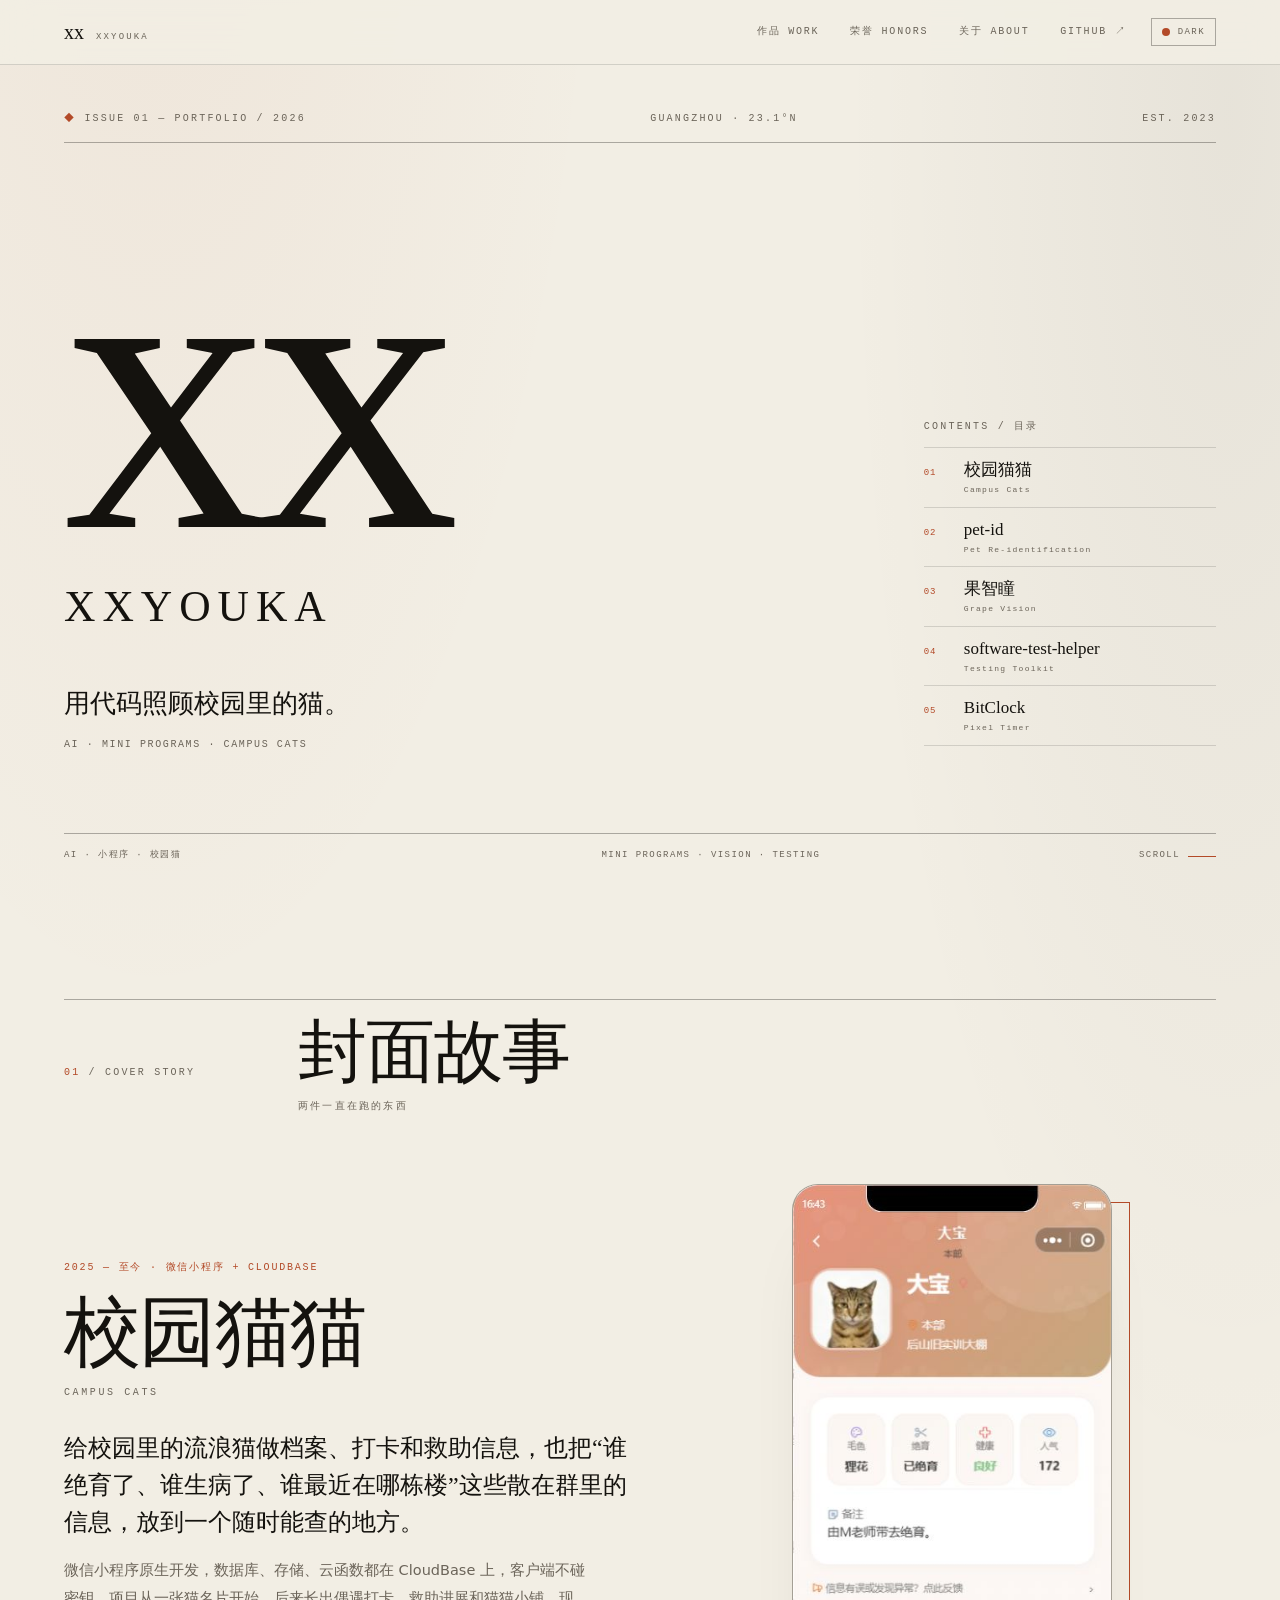
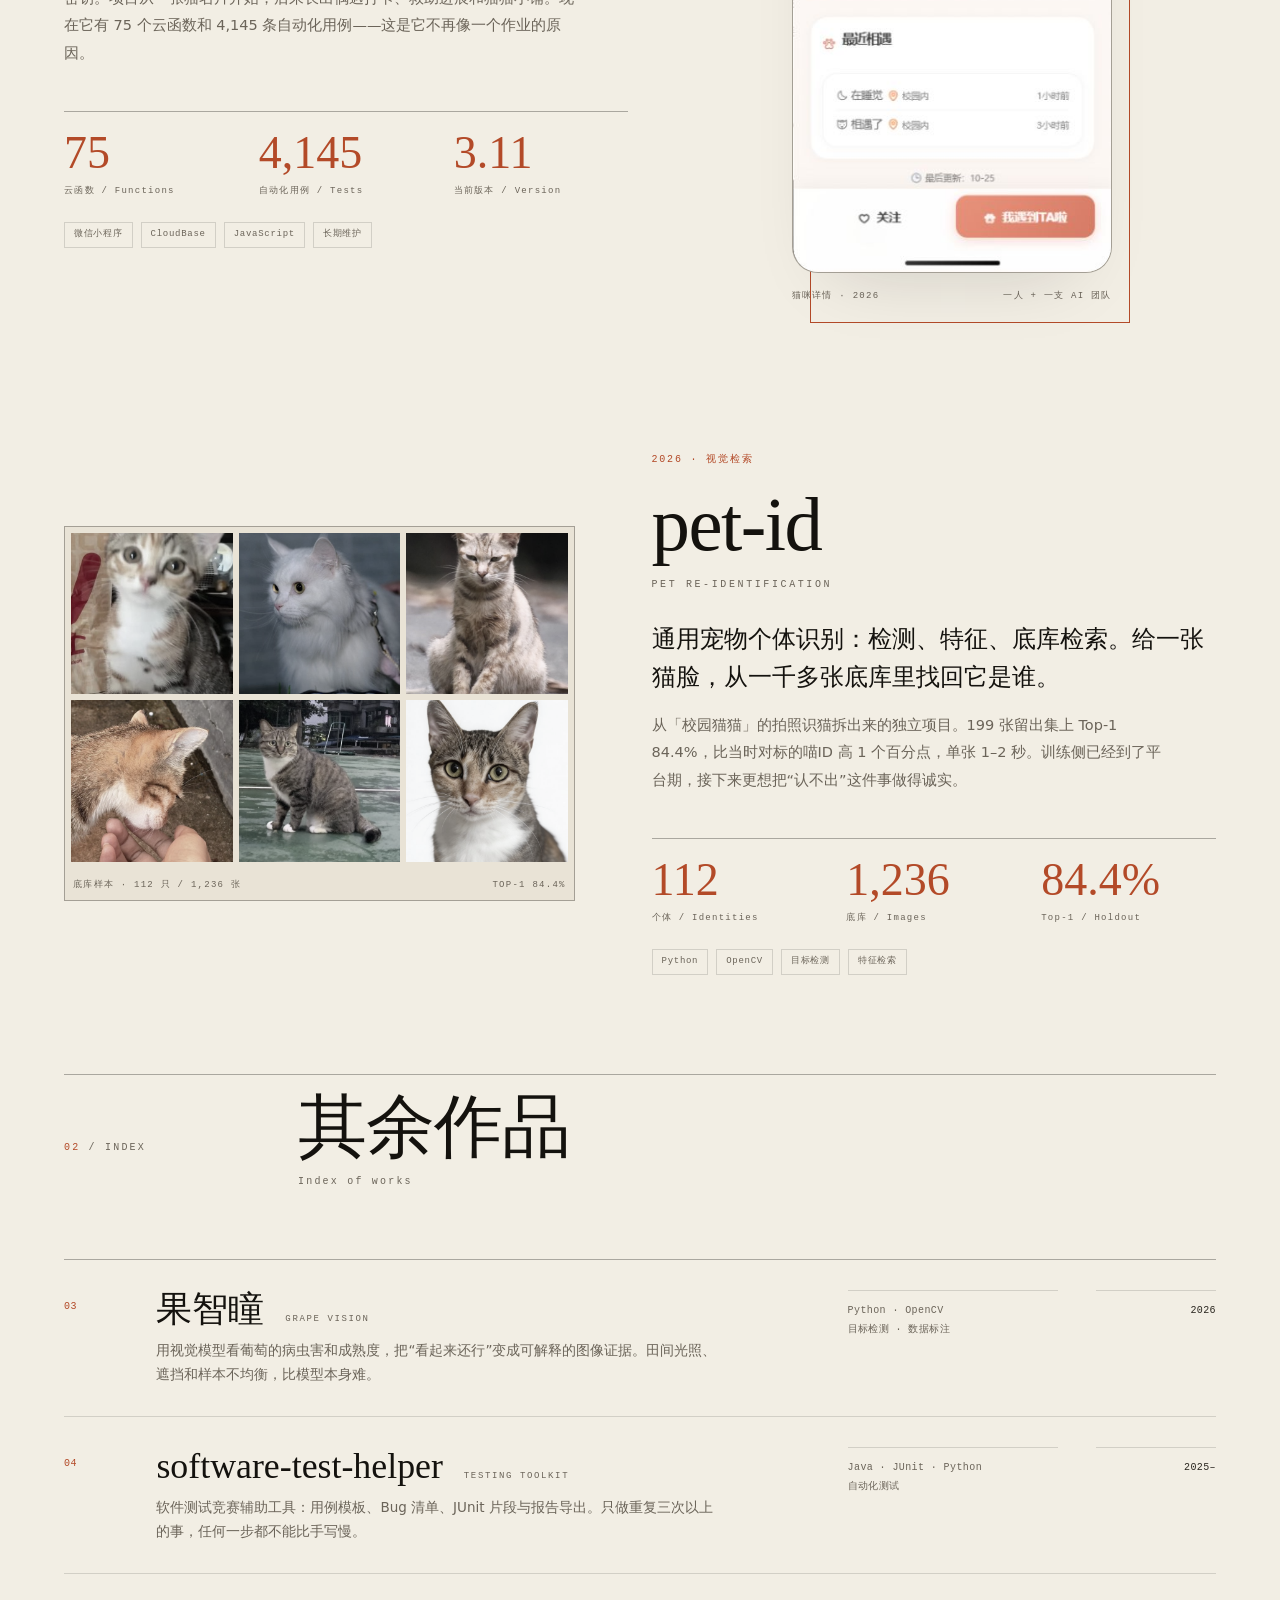
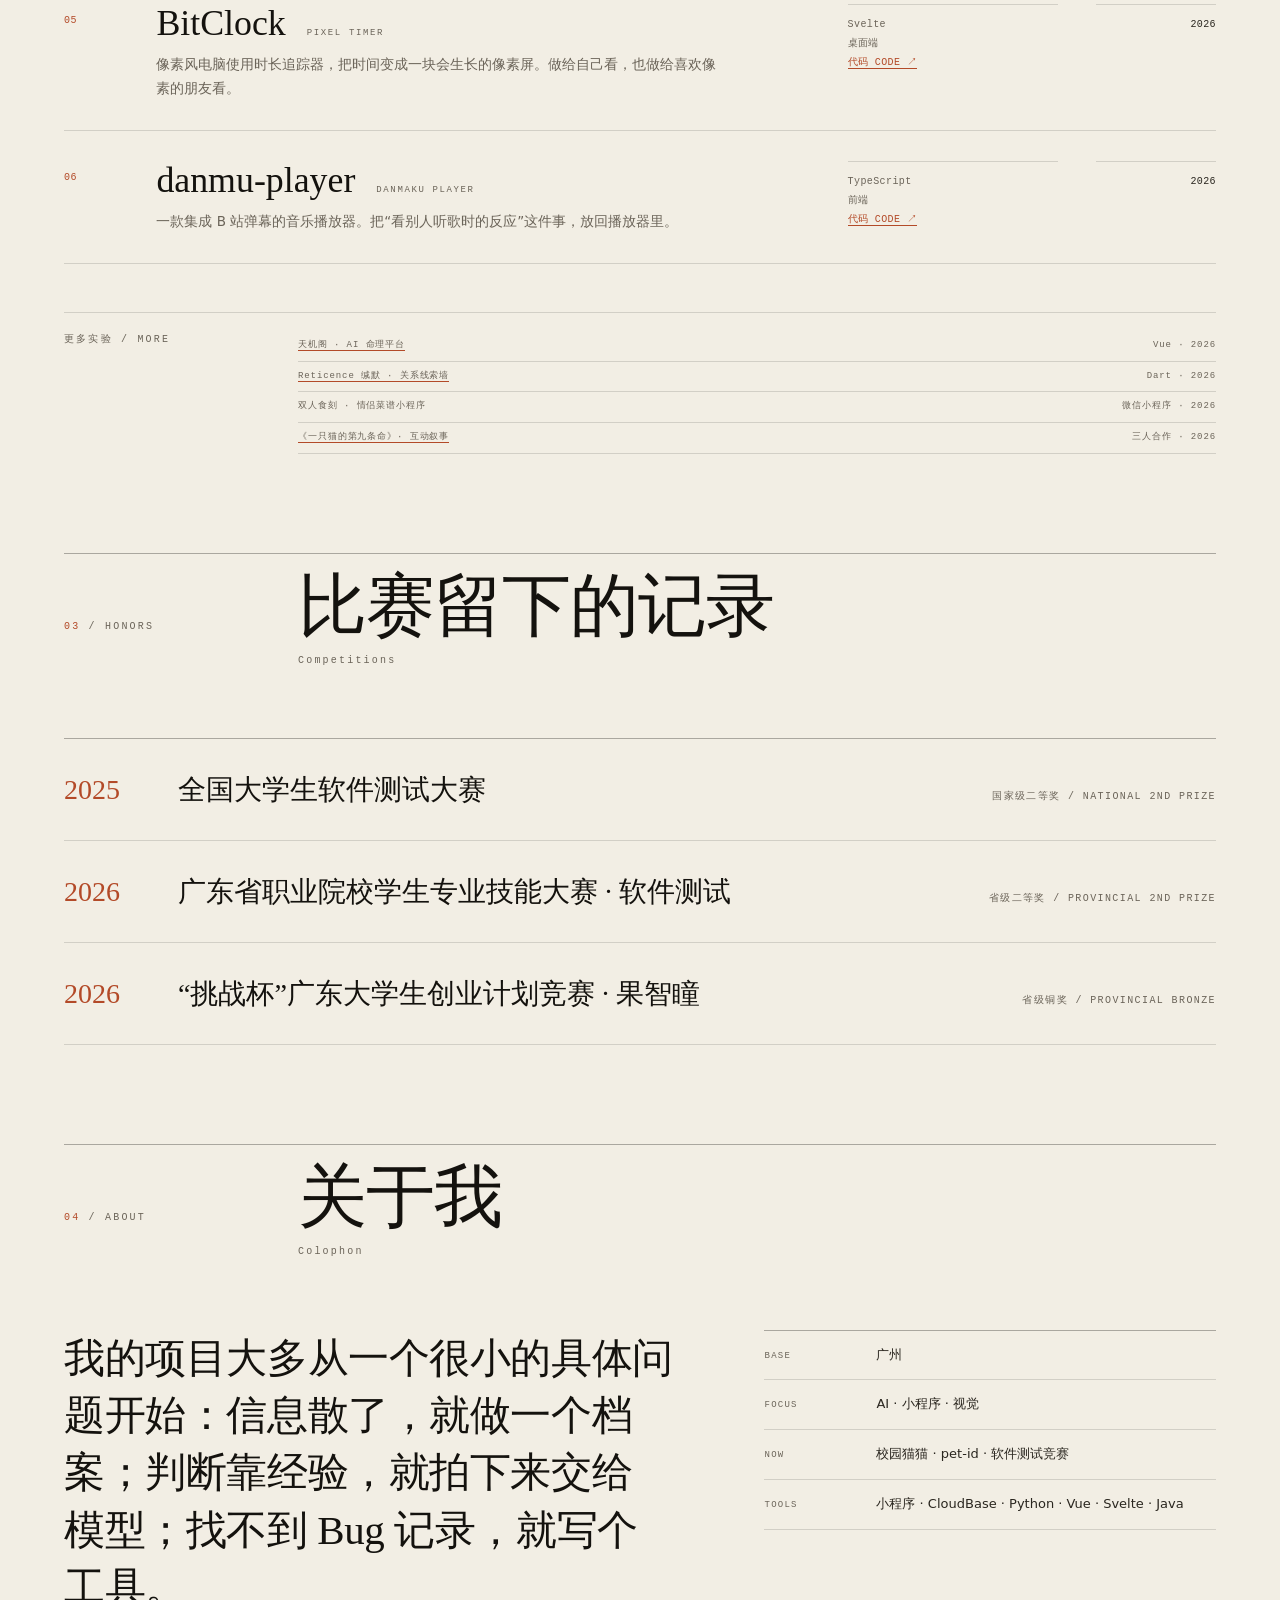
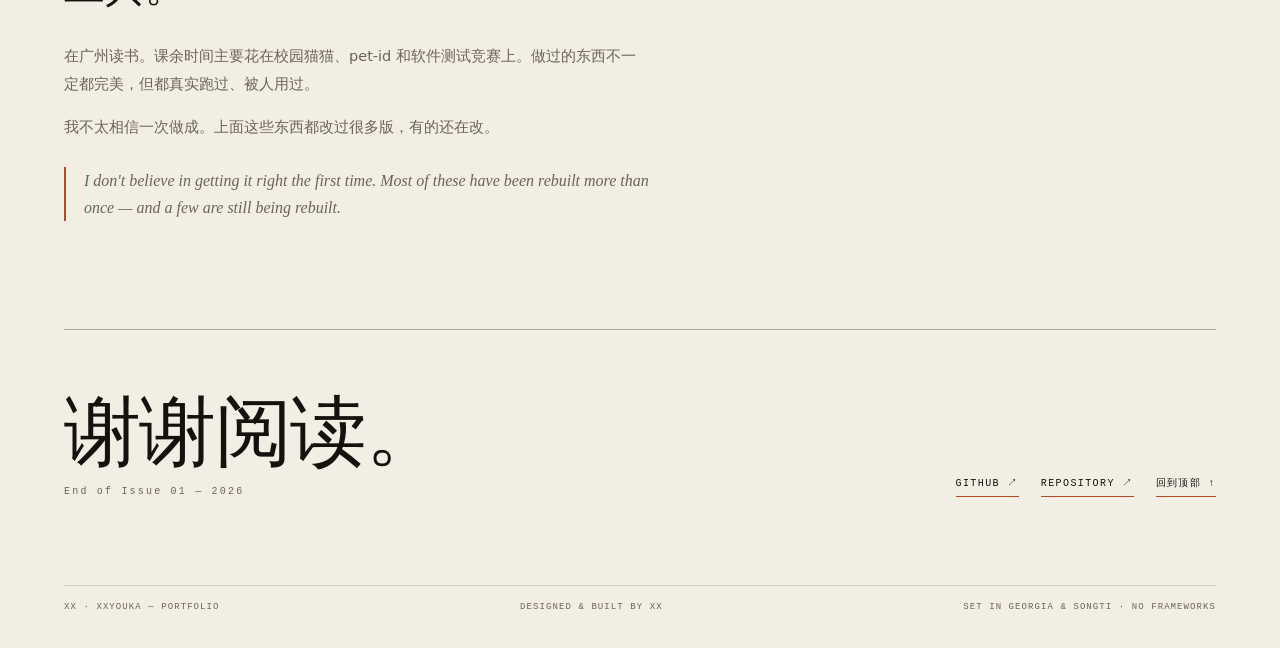
==== portfolio/index.html @ 29a1f1b8 "Add 'portfolio/' from commit 'a3250272df173e371b917027a5e85a60e33561bf' git-subtree-dir: portfolio g" ====
<!DOCTYPE html>
<html lang="zh-CN">
<head>
  <meta charset="utf-8">
  <meta name="viewport" content="width=device-width, initial-scale=1">
  <title>xx · XXYOUKA — 作品集 / Portfolio</title>
  <meta name="description" content="xx 的作品集：校园猫猫、pet-id、果智瞳、software-test-helper、BitClock。">
  <link rel="canonical" href="https://xxyouka.github.io/portfolio/">
  <meta property="og:type" content="website">
  <meta property="og:title" content="xx · XXYOUKA — 作品集 / Portfolio">
  <meta property="og:description" content="用代码照顾校园里的猫。AI、小程序与校园猫。">
  <meta property="og:url" content="https://xxyouka.github.io/portfolio/">
  <meta property="og:image" content="https://xxyouka.github.io/portfolio/assets/og.jpg">
  <meta name="twitter:card" content="summary_large_image">
  <meta name="theme-color" content="#F2EEE4">
  <link rel="icon" href="data:image/svg+xml,%3Csvg xmlns='http://www.w3.org/2000/svg' viewBox='0 0 32 32'%3E%3Crect width='32' height='32' fill='%23B34A28'/%3E%3Ccircle cx='16' cy='18' r='9' fill='%23F2EEE4'/%3E%3Cpath d='M8 13V5l6 4z' fill='%23F2EEE4'/%3E%3Cpath d='M24 13V5l-6 4z' fill='%23F2EEE4'/%3E%3Ccircle cx='12.5' cy='17' r='1.3' fill='%23B34A28'/%3E%3Ccircle cx='19.5' cy='17' r='1.3' fill='%23B34A28'/%3E%3Cpath d='M14.5 21q1.5 1.4 3 0' stroke='%23B34A28' stroke-width='1.2' fill='none' stroke-linecap='round'/%3E%3C/svg%3E">
  <script>
    (function () {
      var t = localStorage.getItem('theme');
      if (t === 'dark' || t === 'light') document.documentElement.setAttribute('data-theme', t);
      document.documentElement.classList.add('js');
    })();
  </script>
  <style>
    :root {
      --paper: #f2eee4;
      --paper-2: #e9e3d6;
      --ink: #14120e;
      --ink-2: #2a261f;
      --muted: #6b6459;
      --accent: #b34a28;
      --line: rgba(20, 18, 14, 0.14);
      --line-strong: rgba(20, 18, 14, 0.32);
      --shadow: rgba(20, 18, 14, 0.18);
      --font-display: Georgia, "Times New Roman", "Songti SC", "STSong", "Noto Serif SC", SimSun, serif;
      --font-sans: "Inter", system-ui, -apple-system, "PingFang SC", "Microsoft YaHei", "Noto Sans SC", sans-serif;
      --font-mono: ui-monospace, "SF Mono", "Cascadia Mono", Consolas, "Liberation Mono", monospace;
      --pad: clamp(20px, 5vw, 64px);
      --shell: 1280px;
      color-scheme: light;
    }

    html[data-theme="dark"] {
      --paper: #12110f;
      --paper-2: #1a1815;
      --ink: #f2eee4;
      --ink-2: #d8d2c5;
      --muted: #9a9285;
      --accent: #d96a45;
      --line: rgba(242, 238, 228, 0.14);
      --line-strong: rgba(242, 238, 228, 0.32);
      --shadow: rgba(0, 0, 0, 0.5);
      color-scheme: dark;
    }

    @media (prefers-color-scheme: dark) {
      html:not([data-theme="light"]) {
        --paper: #12110f;
        --paper-2: #1a1815;
        --ink: #f2eee4;
        --ink-2: #d8d2c5;
        --muted: #9a9285;
        --accent: #d96a45;
        --line: rgba(242, 238, 228, 0.14);
        --line-strong: rgba(242, 238, 228, 0.32);
        --shadow: rgba(0, 0, 0, 0.5);
        color-scheme: dark;
      }
    }

    *, *::before, *::after { box-sizing: border-box; }

    html { scroll-behavior: smooth; }

    body {
      margin: 0;
      background:
        radial-gradient(58% 40% at 12% -6%, rgba(179, 74, 40, 0.06), transparent 62%),
        radial-gradient(52% 44% at 96% 2%, rgba(20, 18, 14, 0.05), transparent 58%),
        var(--paper);
      color: var(--ink);
      font-family: var(--font-sans);
      font-size: 16px;
      line-height: 1.75;
      -webkit-font-smoothing: antialiased;
      text-rendering: optimizeLegibility;
    }

    ::selection { background: var(--accent); color: var(--paper); }

    a { color: inherit; }

    img { display: block; max-width: 100%; height: auto; }

    h1, h2, h3, p, dl, dd, figure, blockquote { margin: 0; }

    .shell {
      width: min(var(--shell), 100% - var(--pad) * 2);
      margin-inline: auto;
    }

    .skip {
      position: fixed;
      top: 12px;
      left: 12px;
      z-index: 100;
      padding: 10px 14px;
      background: var(--ink);
      color: var(--paper);
      font-size: 12px;
      letter-spacing: 0.12em;
      transform: translateY(-200%);
      transition: transform 0.2s;
    }
    .skip:focus { transform: none; }

    :focus-visible { outline: 2px solid var(--accent); outline-offset: 4px; }

    .label {
      font-family: var(--font-mono);
      font-size: 10px;
      letter-spacing: 0.22em;
      text-transform: uppercase;
      color: var(--muted);
    }

    .label .tick { color: var(--accent); }

    /* ── header ───────────────────────────────────────────── */

    .top {
      position: sticky;
      top: 0;
      z-index: 50;
      background: color-mix(in srgb, var(--paper) 88%, transparent);
      border-bottom: 1px solid var(--line);
      backdrop-filter: blur(14px);
      -webkit-backdrop-filter: blur(14px);
    }

    .top-inner {
      display: flex;
      align-items: center;
      justify-content: space-between;
      gap: 24px;
      height: 64px;
    }

    .brand {
      display: flex;
      align-items: baseline;
      gap: 12px;
      text-decoration: none;
      font-family: var(--font-display);
      font-size: 20px;
      white-space: nowrap;
      flex-shrink: 0;
    }

    .brand span {
      font-family: var(--font-mono);
      font-size: 9px;
      letter-spacing: 0.24em;
      color: var(--muted);
    }

    .nav {
      display: flex;
      align-items: center;
      gap: clamp(16px, 2.4vw, 32px);
      margin-left: auto;
    }

    .nav a {
      font-family: var(--font-mono);
      font-size: 10px;
      letter-spacing: 0.18em;
      text-transform: uppercase;
      text-decoration: none;
      color: var(--muted);
      white-space: nowrap;
    }

    .nav a span { display: inline; }

    .nav a:hover { color: var(--accent); }

    .theme {
      flex-shrink: 0;
      display: inline-flex;
      align-items: center;
      gap: 8px;
      padding: 8px 10px;
      border: 1px solid var(--line-strong);
      background: transparent;
      color: var(--muted);
      font-family: var(--font-mono);
      font-size: 9px;
      letter-spacing: 0.16em;
      text-transform: uppercase;
      cursor: pointer;
      transition: color 0.2s, border-color 0.2s;
    }

    .theme:hover { color: var(--accent); border-color: var(--accent); }

    .theme .dot {
      width: 8px;
      height: 8px;
      border-radius: 50%;
      background: var(--accent);
    }

    /* ── hero ─────────────────────────────────────────────── */

    .hero {
      min-height: calc(100svh - 65px);
      display: flex;
      flex-direction: column;
      justify-content: space-between;
      padding: clamp(28px, 5vh, 56px) 0 clamp(24px, 4vh, 44px);
    }

    .hero-top {
      display: flex;
      justify-content: space-between;
      gap: 24px;
      border-bottom: 1px solid var(--line-strong);
      padding-bottom: 14px;
    }

    .hero-body {
      display: grid;
      grid-template-columns: minmax(0, 1.45fr) minmax(280px, 0.55fr);
      gap: clamp(32px, 7vw, 110px);
      align-items: end;
      padding: clamp(36px, 8vh, 96px) 0;
    }

    .hero-name h1 {
      font-family: var(--font-display);
      font-weight: 400;
      font-size: clamp(180px, 32vw, 460px);
      line-height: 0.82;
      letter-spacing: -0.035em;
    }

    .hero-en {
      font-family: var(--font-display);
      font-size: clamp(22px, 3.4vw, 46px);
      letter-spacing: 0.16em;
      margin-top: 0.24em;
    }

    .hero-lede {
      font-family: var(--font-display);
      font-size: clamp(19px, 2.1vw, 26px);
      margin-top: clamp(26px, 4vh, 42px);
      max-width: 22em;
    }

    .hero-lede em {
      display: block;
      margin-top: 10px;
      font-family: var(--font-mono);
      font-style: normal;
      font-size: 10px;
      letter-spacing: 0.16em;
      text-transform: uppercase;
      color: var(--muted);
    }

    .hero-index { padding-bottom: 8px; }

    .hero-index .label { display: block; padding-bottom: 12px; }

    .hero-index ol { list-style: none; margin: 0; padding: 0; border-top: 1px solid var(--line); }

    .hero-index li { border-bottom: 1px solid var(--line); }

    .hero-index a {
      display: grid;
      grid-template-columns: 30px 1fr;
      gap: 10px;
      align-items: baseline;
      padding: 11px 0;
      text-decoration: none;
      transition: transform 0.25s ease, color 0.2s;
    }

    .hero-index a:hover { transform: translateX(6px); color: var(--accent); }

    .hero-index .n {
      font-family: var(--font-mono);
      font-size: 9px;
      color: var(--accent);
      letter-spacing: 0.08em;
    }

    .hero-index .t { font-family: var(--font-display); font-size: 17px; line-height: 1.3; }

    .hero-index .t small {
      display: block;
      font-family: var(--font-mono);
      font-size: 8px;
      letter-spacing: 0.16em;
      color: var(--muted);
      margin-top: 4px;
    }

    .hero-foot {
      display: grid;
      grid-template-columns: 1fr 1fr auto;
      gap: 20px;
      border-top: 1px solid var(--line-strong);
      padding-top: 14px;
      font-family: var(--font-mono);
      font-size: 9px;
      letter-spacing: 0.16em;
      text-transform: uppercase;
      color: var(--muted);
    }

    .hero-foot .right { text-align: right; }

    .scroll {
      display: inline-flex;
      align-items: center;
      gap: 8px;
    }

    .scroll::after {
      content: "";
      width: 28px;
      height: 1px;
      background: var(--accent);
      animation: pull 2.4s ease-in-out infinite;
      transform-origin: left;
    }

    @keyframes pull {
      0%, 100% { transform: scaleX(0.4); opacity: 0.5; }
      50% { transform: scaleX(1); opacity: 1; }
    }

    /* ── sections ─────────────────────────────────────────── */

    .section { padding: clamp(72px, 11vh, 150px) 0 0; scroll-margin-top: 80px; }

    .sec-head {
      display: grid;
      grid-template-columns: 210px minmax(0, 1fr);
      gap: 24px;
      align-items: baseline;
      border-top: 1px solid var(--line-strong);
      padding-top: 16px;
      margin-bottom: clamp(36px, 6vw, 72px);
    }

    .sec-head h2 {
      font-family: var(--font-display);
      font-weight: 400;
      font-size: clamp(38px, 5.4vw, 74px);
      line-height: 1.04;
      letter-spacing: -0.015em;
      text-wrap: pretty;
    }

    .sec-head h2 span {
      display: block;
      font-family: var(--font-mono);
      font-size: 10px;
      letter-spacing: 0.22em;
      color: var(--muted);
      margin-top: 14px;
    }

    /* ── feature ──────────────────────────────────────────── */

    .feature {
      display: grid;
      grid-template-columns: minmax(0, 1.05fr) minmax(0, 0.95fr);
      gap: clamp(36px, 6vw, 96px);
      align-items: center;
    }

    .feature.reverse { grid-template-columns: minmax(0, 0.95fr) minmax(0, 1.05fr); }

    .feature + .feature { margin-top: clamp(72px, 10vw, 140px); }

    .kicker {
      font-family: var(--font-mono);
      font-size: 10px;
      letter-spacing: 0.18em;
      text-transform: uppercase;
      color: var(--accent);
    }

    .feature h3 {
      font-family: var(--font-display);
      font-weight: 400;
      font-size: clamp(48px, 6vw, 86px);
      line-height: 0.98;
      letter-spacing: -0.02em;
      margin-top: 18px;
    }

    .feature .en {
      font-family: var(--font-mono);
      font-size: 10px;
      letter-spacing: 0.26em;
      color: var(--muted);
      margin-top: 14px;
    }

    .feature .lead {
      font-family: var(--font-display);
      font-size: clamp(19px, 2vw, 24px);
      line-height: 1.55;
      margin-top: 28px;
      max-width: 34em;
    }

    .feature .body {
      color: var(--muted);
      font-size: 14.5px;
      line-height: 1.9;
      margin-top: 16px;
      max-width: 36em;
    }

    .stats {
      display: grid;
      grid-template-columns: repeat(3, 1fr);
      gap: 20px;
      border-top: 1px solid var(--line-strong);
      margin-top: clamp(28px, 4vw, 44px);
      padding-top: 18px;
    }

    .stats dt {
      font-family: var(--font-display);
      font-size: clamp(30px, 3.6vw, 46px);
      line-height: 1;
      color: var(--accent);
    }

    .stats dd {
      font-family: var(--font-mono);
      font-size: 9px;
      letter-spacing: 0.14em;
      color: var(--muted);
      margin-top: 8px;
    }

    .tags {
      display: flex;
      flex-wrap: wrap;
      gap: 8px;
      list-style: none;
      padding: 0;
      margin: 22px 0 0;
    }

    .tags li {
      border: 1px solid var(--line);
      padding: 4px 9px;
      font-family: var(--font-mono);
      font-size: 9px;
      letter-spacing: 0.08em;
      color: var(--muted);
    }

    .shot {
      position: relative;
      justify-self: center;
      padding: 0 18px 18px 0;
    }

    .shot::before {
      content: "";
      position: absolute;
      inset: 18px 0 0 18px;
      border: 1px solid var(--accent);
      pointer-events: none;
    }

    .shot img {
      position: relative;
      width: min(320px, 76vw);
      border: 1px solid var(--line-strong);
      border-radius: 26px;
      box-shadow: 0 36px 70px -42px var(--shadow);
      background: var(--paper-2);
    }

    .shot figcaption,
    .mosaic figcaption {
      display: flex;
      justify-content: space-between;
      gap: 16px;
      margin-top: 16px;
      font-family: var(--font-mono);
      font-size: 9px;
      letter-spacing: 0.14em;
      text-transform: uppercase;
      color: var(--muted);
    }

    .mosaic {
      display: grid;
      grid-template-columns: repeat(3, 1fr);
      gap: 6px;
      padding: 6px;
      border: 1px solid var(--line-strong);
      background: var(--paper-2);
    }

    .mosaic img {
      width: 100%;
      aspect-ratio: 1;
      object-fit: cover;
      filter: grayscale(0.4) saturate(0.82) contrast(0.98);
      transition: filter 0.45s ease;
    }

    .mosaic img:hover { filter: none; }

    .mosaic figcaption {
      grid-column: 1 / -1;
      margin-top: 4px;
      padding: 6px 2px 0;
    }

    /* ── index ────────────────────────────────────────────── */

    .index { border-top: 1px solid var(--line-strong); }

    .work {
      scroll-margin-top: 80px;
      display: grid;
      grid-template-columns: 54px minmax(0, 1fr) 210px 120px;
      gap: clamp(16px, 3vw, 40px);
      align-items: start;
      padding: clamp(20px, 3vw, 30px) 0;
      border-bottom: 1px solid var(--line);
      transition: background 0.25s ease, padding 0.25s ease;
    }

    .work:hover { background: color-mix(in srgb, var(--accent) 5%, transparent); }

    .work .num {
      font-family: var(--font-mono);
      font-size: 10px;
      letter-spacing: 0.06em;
      color: var(--accent);
      padding-top: 8px;
    }

    .work h3 {
      font-family: var(--font-display);
      font-weight: 400;
      font-size: clamp(26px, 2.8vw, 38px);
      line-height: 1.1;
    }

    .work h3 small {
      font-family: var(--font-mono);
      font-size: 9px;
      letter-spacing: 0.18em;
      color: var(--muted);
      margin-left: 12px;
      white-space: nowrap;
    }

    .work p {
      color: var(--muted);
      font-size: 13.5px;
      line-height: 1.8;
      margin-top: 8px;
      max-width: 42em;
    }

    .work .meta-col a {
      color: var(--accent);
      text-decoration: none;
      border-bottom: 1px solid var(--accent);
    }

    .work .meta-col a:hover { color: var(--ink); }

    .work .meta-col,
    .work .year {
      font-family: var(--font-mono);
      font-size: 10px;
      line-height: 1.9;
      letter-spacing: 0.04em;
      color: var(--muted);
      border-top: 1px solid var(--line);
      padding-top: 10px;
    }

    .work .year { text-align: right; color: var(--ink-2); }

    .more {
      margin-top: clamp(32px, 4vw, 48px);
      display: grid;
      grid-template-columns: 210px 1fr;
      gap: 24px;
      border-top: 1px solid var(--line);
      padding-top: 18px;
    }

    .more ul {
      list-style: none;
      margin: 0;
      padding: 0;
      display: grid;
      gap: 0;
    }

    .more li {
      display: flex;
      justify-content: space-between;
      gap: 24px;
      padding: 7px 0;
      border-bottom: 1px solid var(--line);
      font-size: 13px;
      color: var(--ink-2);
    }

    .more li span {
      font-family: var(--font-mono);
      font-size: 9px;
      letter-spacing: 0.1em;
      color: var(--muted);
      text-align: right;
    }

    .more a { text-decoration: none; border-bottom: 1px solid var(--accent); }
    .more a:hover { color: var(--accent); }

    /* ── honors ───────────────────────────────────────────── */

    .honors { border-top: 1px solid var(--line-strong); }

    .honor {
      display: grid;
      grid-template-columns: 90px minmax(0, 1fr) auto;
      gap: 24px;
      align-items: baseline;
      padding: clamp(18px, 2.6vw, 26px) 0;
      border-bottom: 1px solid var(--line);
    }

    .honor .year {
      font-family: var(--font-display);
      font-size: clamp(20px, 2.2vw, 28px);
      color: var(--accent);
    }

    .honor h3 {
      font-family: var(--font-display);
      font-weight: 400;
      font-size: clamp(19px, 2.2vw, 30px);
      line-height: 1.3;
    }

    .honor p {
      font-family: var(--font-mono);
      font-size: 10px;
      letter-spacing: 0.14em;
      text-transform: uppercase;
      color: var(--muted);
      text-align: right;
    }

    /* ── about ────────────────────────────────────────────── */

    .about {
      display: grid;
      grid-template-columns: minmax(0, 1.15fr) minmax(0, 0.85fr);
      gap: clamp(40px, 7vw, 110px);
      align-items: start;
    }

    .about .big {
      font-family: var(--font-display);
      font-size: clamp(26px, 3.2vw, 44px);
      line-height: 1.4;
      letter-spacing: -0.01em;
      text-wrap: pretty;
    }

    .about .text {
      color: var(--muted);
      font-size: 14.5px;
      line-height: 1.95;
      margin-top: 26px;
      max-width: 40em;
    }

    .about .text + .text { margin-top: 14px; }

    .about .en {
      font-family: var(--font-display);
      font-style: italic;
      font-size: 16px;
      color: var(--muted);
      margin-top: 26px;
      padding-left: 18px;
      border-left: 2px solid var(--accent);
      line-height: 1.7;
    }

    .facts { border-top: 1px solid var(--line-strong); }

    .facts div {
      display: grid;
      grid-template-columns: 96px 1fr;
      gap: 16px;
      padding: 13px 0;
      border-bottom: 1px solid var(--line);
      font-size: 13px;
    }

    .facts dt {
      font-family: var(--font-mono);
      font-size: 9px;
      letter-spacing: 0.14em;
      text-transform: uppercase;
      color: var(--muted);
      padding-top: 5px;
    }

    .facts dd { color: var(--ink-2); }

    /* ── footer ───────────────────────────────────────────── */

    .footer {
      margin-top: clamp(80px, 12vh, 160px);
      border-top: 1px solid var(--line-strong);
      padding: clamp(36px, 6vw, 64px) 0 32px;
    }

    .footer-main {
      display: flex;
      justify-content: space-between;
      align-items: flex-end;
      gap: 32px;
      flex-wrap: wrap;
    }

    .footer h2 {
      font-family: var(--font-display);
      font-weight: 400;
      font-size: clamp(40px, 6vw, 84px);
      line-height: 1.02;
      letter-spacing: -0.02em;
    }

    .footer h2 small {
      display: block;
      font-family: var(--font-mono);
      font-size: 10px;
      letter-spacing: 0.22em;
      color: var(--muted);
      margin-top: 14px;
    }

    .footer-links { display: flex; gap: 22px; flex-wrap: wrap; }

    .footer-links a {
      font-family: var(--font-mono);
      font-size: 10px;
      letter-spacing: 0.14em;
      text-transform: uppercase;
      text-decoration: none;
      border-bottom: 1px solid var(--accent);
      padding-bottom: 3px;
    }

    .footer-links a:hover { color: var(--accent); }

    .colophon {
      display: flex;
      justify-content: space-between;
      gap: 24px;
      flex-wrap: wrap;
      margin-top: clamp(48px, 7vw, 88px);
      padding-top: 14px;
      border-top: 1px solid var(--line);
      font-family: var(--font-mono);
      font-size: 9px;
      letter-spacing: 0.12em;
      text-transform: uppercase;
      color: var(--muted);
    }

    /* ── motion ───────────────────────────────────────────── */

    .js [data-reveal] {
      opacity: 0;
      transform: translateY(18px);
      transition: opacity 0.7s ease, transform 0.7s cubic-bezier(0.16, 1, 0.3, 1);
    }

    .js [data-reveal].is-in { opacity: 1; transform: none; }

    @media (prefers-reduced-motion: reduce) {
      html { scroll-behavior: auto; }
      .js [data-reveal] { opacity: 1; transform: none; transition: none; }
      .scroll::after { animation: none; }
      * { transition-duration: 0.01ms !important; animation-duration: 0.01ms !important; }
    }

    /* ── responsive ───────────────────────────────────────── */

    @media (max-width: 1000px) {
      .hero-body { grid-template-columns: minmax(0, 1fr) minmax(240px, 0.6fr); gap: 32px; }
      .work { grid-template-columns: 44px minmax(0, 1fr) 160px; }
      .work .year { display: none; }
      .feature { grid-template-columns: 1fr 1fr; gap: 40px; }
    }

    @media (max-width: 780px) {
      .brand span { display: none; }
      .nav { gap: 14px; }
      .nav a { font-size: 9px; letter-spacing: 0.12em; }
      .nav a span { display: none; }
      .nav-gh { display: none; }
      .top-inner { gap: 16px; }
      .section { padding-top: 64px; }
      .hero { min-height: auto; }
      .hero-top p { font-size: 9px; letter-spacing: 0.14em; }
      .hero-top p:nth-child(2) { display: none; }
      .hero-body { grid-template-columns: 1fr; padding: 40px 0 48px; }
      .hero-index { max-width: 520px; }
      .hero-foot { grid-template-columns: 1fr; gap: 8px; }
      .hero-foot .right { text-align: left; }
      .sec-head { grid-template-columns: 1fr; gap: 12px; }
      .feature, .feature.reverse { grid-template-columns: 1fr; gap: 40px; }
      .feature.reverse .mosaic { order: 2; }
      .feature.reverse .feature-copy { order: 1; }
      .shot { justify-self: start; }
      .work { grid-template-columns: 36px minmax(0, 1fr); gap: 14px; }
      .work .meta-col { grid-column: 2; padding-top: 12px; }
      .work h3 small { display: block; margin: 6px 0 0; }
      .more { grid-template-columns: 1fr; gap: 12px; }
      .honor { grid-template-columns: 64px 1fr; gap: 14px; }
      .honor p { grid-column: 2; text-align: left; }
      .about { grid-template-columns: 1fr; gap: 40px; }
      .footer-main { align-items: flex-start; flex-direction: column; }
      .colophon { flex-direction: column; gap: 8px; }
    }

    @media (max-width: 480px) {
      .brand span { display: none; }
      .hero-name h1 { font-size: clamp(180px, 60vw, 260px); }
      .hero-en { font-size: 20px; letter-spacing: 0.13em; }
      .stats { gap: 12px; }
      .stats dt { font-size: 28px; }
      .stats dd { font-size: 8px; letter-spacing: 0.06em; white-space: nowrap; }
      .shot::before { inset: 12px 0 0 12px; }
      .shot { padding: 0 12px 12px 0; }
    }

    @media print {
      .top, .theme, .skip, .scroll { display: none !important; }
      body { background: #fff; color: #000; }
      .section { padding-top: 32px; }
    }
  </style>
</head>
<body>
  <a class="skip" href="#main">跳到主要内容 / Skip to content</a>

  <header class="top">
    <div class="shell top-inner">
      <a class="brand" href="#top">xx <span>XXYOUKA</span></a>
      <nav class="nav" aria-label="主导航">
        <a class="nav-work" href="#work">作品 <span>Work</span></a>
        <a href="#honors">荣誉 <span>Honors</span></a>
        <a href="#about">关于 <span>About</span></a>
        <a class="nav-gh" href="https://github.com/xxyouka" rel="me">GitHub ↗</a>
      </nav>
      <button class="theme" type="button" aria-label="切换深色模式">
        <span class="dot" aria-hidden="true"></span><span class="theme-text">Dark</span>
      </button>
    </div>
  </header>

  <main id="main">
    <section class="hero shell" id="top">
      <div class="hero-top">
        <p class="label"><span class="tick">◆</span> Issue 01 — Portfolio / 2026</p>
        <p class="label">Guangzhou · 23.1°N</p>
        <p class="label">Est. 2023</p>
      </div>

      <div class="hero-body">
        <div class="hero-name">
          <h1>xx</h1>
          <p class="hero-en">XXYOUKA</p>
          <p class="hero-lede">
            用代码照顾校园里的猫。
            <em>AI · Mini programs · Campus cats</em>
          </p>
        </div>

        <aside class="hero-index" aria-label="作品目录">
          <span class="label">Contents / 目录</span>
          <ol>
            <li><a href="#cat"><span class="n">01</span><span class="t">校园猫猫<small>Campus Cats</small></span></a></li>
            <li><a href="#petid"><span class="n">02</span><span class="t">pet-id<small>Pet Re-identification</small></span></a></li>
            <li><a href="#grape"><span class="n">03</span><span class="t">果智瞳<small>Grape Vision</small></span></a></li>
            <li><a href="#test-helper"><span class="n">04</span><span class="t">software-test-helper<small>Testing Toolkit</small></span></a></li>
            <li><a href="#bitclock"><span class="n">05</span><span class="t">BitClock<small>Pixel Timer</small></span></a></li>
          </ol>
        </aside>
      </div>

      <div class="hero-foot">
        <p>AI · 小程序 · 校园猫</p>
        <p>Mini programs · Vision · Testing</p>
        <p class="right"><span class="scroll">Scroll</span></p>
      </div>
    </section>

    <section class="section shell" id="work">
      <header class="sec-head" data-reveal>
        <p class="label"><span class="tick">01</span> / Cover Story</p>
        <h2>封面故事<span>两件一直在跑的东西</span></h2>
      </header>

      <article class="feature" id="cat" data-reveal>
        <div class="feature-copy">
          <p class="kicker">2025 — 至今 · 微信小程序 + CloudBase</p>
          <h3>校园猫猫</h3>
          <p class="en">CAMPUS CATS</p>
          <p class="lead">给校园里的流浪猫做档案、打卡和救助信息，也把“谁绝育了、谁生病了、谁最近在哪栋楼”这些散在群里的信息，放到一个随时能查的地方。</p>
          <p class="body">微信小程序原生开发，数据库、存储、云函数都在 CloudBase 上，客户端不碰密钥。项目从一张猫名片开始，后来长出偶遇打卡、救助进展和猫猫小铺。现在它有 75 个云函数和 4,145 条自动化用例——这是它不再像一个作业的原因。</p>
          <dl class="stats">
            <div><dt>75</dt><dd>云函数 / Functions</dd></div>
            <div><dt>4,145</dt><dd>自动化用例 / Tests</dd></div>
            <div><dt>3.11</dt><dd>当前版本 / Version</dd></div>
          </dl>
          <ul class="tags">
            <li>微信小程序</li><li>CloudBase</li><li>JavaScript</li><li>长期维护</li>
          </ul>
        </div>
        <figure class="shot">
          <img src="assets/cat-detail.png" width="379" height="819" loading="lazy" alt="校园猫猫小程序里的猫咪详情页，显示大宝的照片、毛色、绝育状态与最近相遇记录">
          <figcaption><span>猫咪详情 · 2026</span><span>一人 + 一支 AI 团队</span></figcaption>
        </figure>
      </article>

      <article class="feature reverse" id="petid" data-reveal>
        <figure class="mosaic">
          <img src="assets/pet-id/cat-01.jpg" width="520" height="520" loading="lazy" alt="校园猫特写 1">
          <img src="assets/pet-id/cat-02.jpg" width="520" height="520" loading="lazy" alt="校园猫特写 2">
          <img src="assets/pet-id/cat-03.jpg" width="520" height="520" loading="lazy" alt="校园猫特写 3">
          <img src="assets/pet-id/cat-04.jpg" width="520" height="520" loading="lazy" alt="校园猫特写 4">
          <img src="assets/pet-id/cat-05.jpg" width="520" height="520" loading="lazy" alt="校园猫特写 5">
          <img src="assets/pet-id/cat-06.jpg" width="520" height="520" loading="lazy" alt="校园猫特写 6">
          <figcaption><span>底库样本 · 112 只 / 1,236 张</span><span>Top-1 84.4%</span></figcaption>
        </figure>
        <div class="feature-copy">
          <p class="kicker">2026 · 视觉检索</p>
          <h3>pet-id</h3>
          <p class="en">PET RE-IDENTIFICATION</p>
          <p class="lead">通用宠物个体识别：检测、特征、底库检索。给一张猫脸，从一千多张底库里找回它是谁。</p>
          <p class="body">从「校园猫猫」的拍照识猫拆出来的独立项目。199 张留出集上 Top-1 84.4%，比当时对标的喵ID 高 1 个百分点，单张 1–2 秒。训练侧已经到了平台期，接下来更想把“认不出”这件事做得诚实。</p>
          <dl class="stats">
            <div><dt>112</dt><dd>个体 / Identities</dd></div>
            <div><dt>1,236</dt><dd>底库 / Images</dd></div>
            <div><dt>84.4%</dt><dd>Top-1 / Holdout</dd></div>
          </dl>
          <ul class="tags">
            <li>Python</li><li>OpenCV</li><li>目标检测</li><li>特征检索</li>
          </ul>
        </div>
      </article>
    </section>

    <section class="section shell" id="index">
      <header class="sec-head" data-reveal>
        <p class="label"><span class="tick">02</span> / Index</p>
        <h2>其余作品<span>Index of works</span></h2>
      </header>

      <div class="index">
        <article class="work" id="grape" data-reveal>
          <span class="num">03</span>
          <div>
            <h3>果智瞳 <small>GRAPE VISION</small></h3>
            <p>用视觉模型看葡萄的病虫害和成熟度，把“看起来还行”变成可解释的图像证据。田间光照、遮挡和样本不均衡，比模型本身难。</p>
          </div>
          <div class="meta-col">Python · OpenCV<br>目标检测 · 数据标注</div>
          <div class="year">2026</div>
        </article>

        <article class="work" id="test-helper" data-reveal>
          <span class="num">04</span>
          <div>
            <h3>software-test-helper <small>TESTING TOOLKIT</small></h3>
            <p>软件测试竞赛辅助工具：用例模板、Bug 清单、JUnit 片段与报告导出。只做重复三次以上的事，任何一步都不能比手写慢。</p>
          </div>
          <div class="meta-col">Java · JUnit · Python<br>自动化测试</div>
          <div class="year">2025–</div>
        </article>

        <article class="work" id="bitclock" data-reveal>
          <span class="num">05</span>
          <div>
            <h3>BitClock <small>PIXEL TIMER</small></h3>
            <p>像素风电脑使用时长追踪器，把时间变成一块会生长的像素屏。做给自己看，也做给喜欢像素的朋友看。</p>
          </div>
          <div class="meta-col">Svelte<br>桌面端<br><a href="https://github.com/xxyouka/BitClock">代码 CODE ↗</a></div>
          <div class="year">2026</div>
        </article>

        <article class="work" id="danmu" data-reveal>
          <span class="num">06</span>
          <div>
            <h3>danmu-player <small>DANMAKU PLAYER</small></h3>
            <p>一款集成 B 站弹幕的音乐播放器。把“看别人听歌时的反应”这件事，放回播放器里。</p>
          </div>
          <div class="meta-col">TypeScript<br>前端<br><a href="https://github.com/xxyouka/danmu-player">代码 CODE ↗</a></div>
          <div class="year">2026</div>
        </article>
      </div>

      <div class="more" data-reveal>
        <p class="label">更多实验 / More</p>
        <ul>
          <li><span><a href="https://github.com/xxyouka/tianjige">天机阁 · AI 命理平台</a></span><span>Vue · 2026</span></li>
          <li><span><a href="https://github.com/xxyouka/Reticence">Reticence 缄默 · 关系线索墙</a></span><span>Dart · 2026</span></li>
          <li><span>双人食刻 · 情侣菜谱小程序</span><span>微信小程序 · 2026</span></li>
          <li><span><a href="https://jiutiaoming.pages.dev" rel="noopener">《一只猫的第九条命》· 互动叙事</a></span><span>三人合作 · 2026</span></li>
        </ul>
      </div>
    </section>

    <section class="section shell" id="honors">
      <header class="sec-head" data-reveal>
        <p class="label"><span class="tick">03</span> / Honors</p>
        <h2>比赛留下的记录<span>Competitions</span></h2>
      </header>

      <div class="honors">
        <article class="honor" data-reveal>
          <span class="year">2025</span>
          <h3>全国大学生软件测试大赛</h3>
          <p>国家级二等奖 / National 2nd Prize</p>
        </article>
        <article class="honor" data-reveal>
          <span class="year">2026</span>
          <h3>广东省职业院校学生专业技能大赛 · 软件测试</h3>
          <p>省级二等奖 / Provincial 2nd Prize</p>
        </article>
        <article class="honor" data-reveal>
          <span class="year">2026</span>
          <h3>“挑战杯”广东大学生创业计划竞赛 · 果智瞳</h3>
          <p>省级铜奖 / Provincial Bronze</p>
        </article>
      </div>
    </section>

    <section class="section shell" id="about">
      <header class="sec-head" data-reveal>
        <p class="label"><span class="tick">04</span> / About</p>
        <h2>关于我<span>Colophon</span></h2>
      </header>

      <div class="about">
        <div data-reveal>
          <p class="big">我的项目大多从一个很小的具体问题开始：信息散了，就做一个档案；判断靠经验，就拍下来交给模型；找不到 Bug 记录，就写个工具。</p>
          <p class="text">在广州读书。课余时间主要花在校园猫猫、pet-id 和软件测试竞赛上。做过的东西不一定都完美，但都真实跑过、被人用过。</p>
          <p class="text">我不太相信一次做成。上面这些东西都改过很多版，有的还在改。</p>
          <p class="en">I don't believe in getting it right the first time. Most of these have been rebuilt more than once — and a few are still being rebuilt.</p>
        </div>

        <dl class="facts" data-reveal>
          <div><dt>Base</dt><dd>广州</dd></div>
          <div><dt>Focus</dt><dd>AI · 小程序 · 视觉</dd></div>
          <div><dt>Now</dt><dd>校园猫猫 · pet-id · 软件测试竞赛</dd></div>
          <div><dt>Tools</dt><dd>小程序 · CloudBase · Python · Vue · Svelte · Java</dd></div>
        </dl>
      </div>
    </section>
  </main>

  <footer class="footer shell">
    <div class="footer-main">
      <h2>谢谢阅读。<small>End of Issue 01 — 2026</small></h2>
      <div class="footer-links">
        <a href="https://github.com/xxyouka" rel="me">GitHub ↗</a>
        <a href="https://github.com/xxyouka/portfolio">Repository ↗</a>
        <a href="#top">回到顶部 ↑</a>
      </div>
    </div>
    <div class="colophon">
      <span>xx · XXYOUKA — Portfolio</span>
      <span>Designed &amp; built by xx</span>
      <span>Set in Georgia &amp; Songti · No frameworks</span>
    </div>
  </footer>

  <script>
    (function () {
      var root = document.documentElement;
      var btn = document.querySelector('.theme');
      var label = btn.querySelector('.theme-text');
      var media = window.matchMedia('(prefers-color-scheme: dark)');

      function current() {
        return root.getAttribute('data-theme') || (media.matches ? 'dark' : 'light');
      }

      function paint() {
        var dark = current() === 'dark';
        label.textContent = dark ? 'Light' : 'Dark';
        btn.setAttribute('aria-pressed', String(dark));
        btn.setAttribute('aria-label', dark ? '切换到浅色模式' : '切换到深色模式');
        var meta = document.querySelector('meta[name="theme-color"]');
        if (meta) meta.setAttribute('content', dark ? '#12110F' : '#F2EEE4');
      }

      btn.addEventListener('click', function () {
        var next = current() === 'dark' ? 'light' : 'dark';
        root.setAttribute('data-theme', next);
        localStorage.setItem('theme', next);
        paint();
      });

      media.addEventListener('change', function () {
        if (!root.getAttribute('data-theme')) paint();
      });

      paint();

      var reduce = window.matchMedia('(prefers-reduced-motion: reduce)').matches;
      var items = document.querySelectorAll('[data-reveal]');
      if (reduce || !('IntersectionObserver' in window)) {
        items.forEach(function (el) { el.classList.add('is-in'); });
        return;
      }
      var io = new IntersectionObserver(function (entries) {
        entries.forEach(function (entry) {
          if (entry.isIntersecting) {
            entry.target.classList.add('is-in');
            io.unobserve(entry.target);
          }
        });
      }, { rootMargin: '0px 0px -8% 0px', threshold: 0.08 });
      items.forEach(function (el) { io.observe(el); });
    })();
  </script>
</body>
</html>
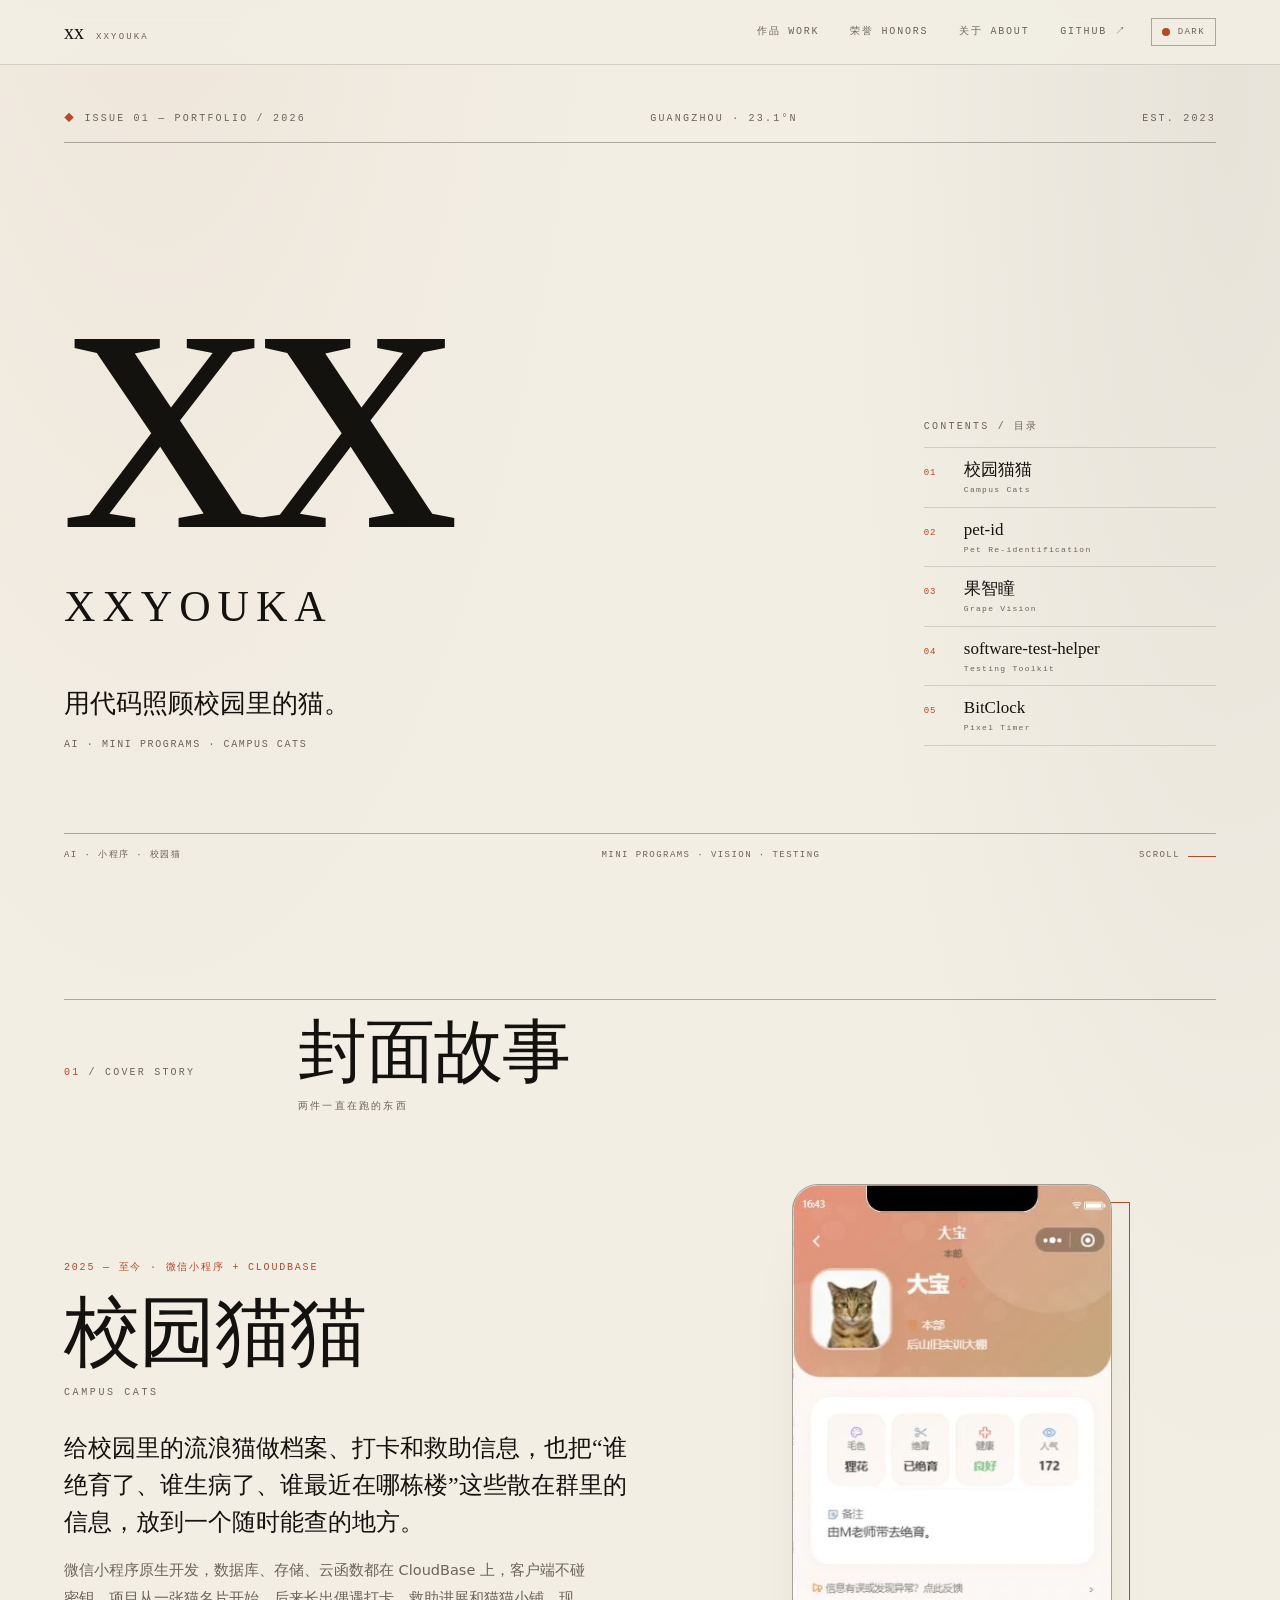
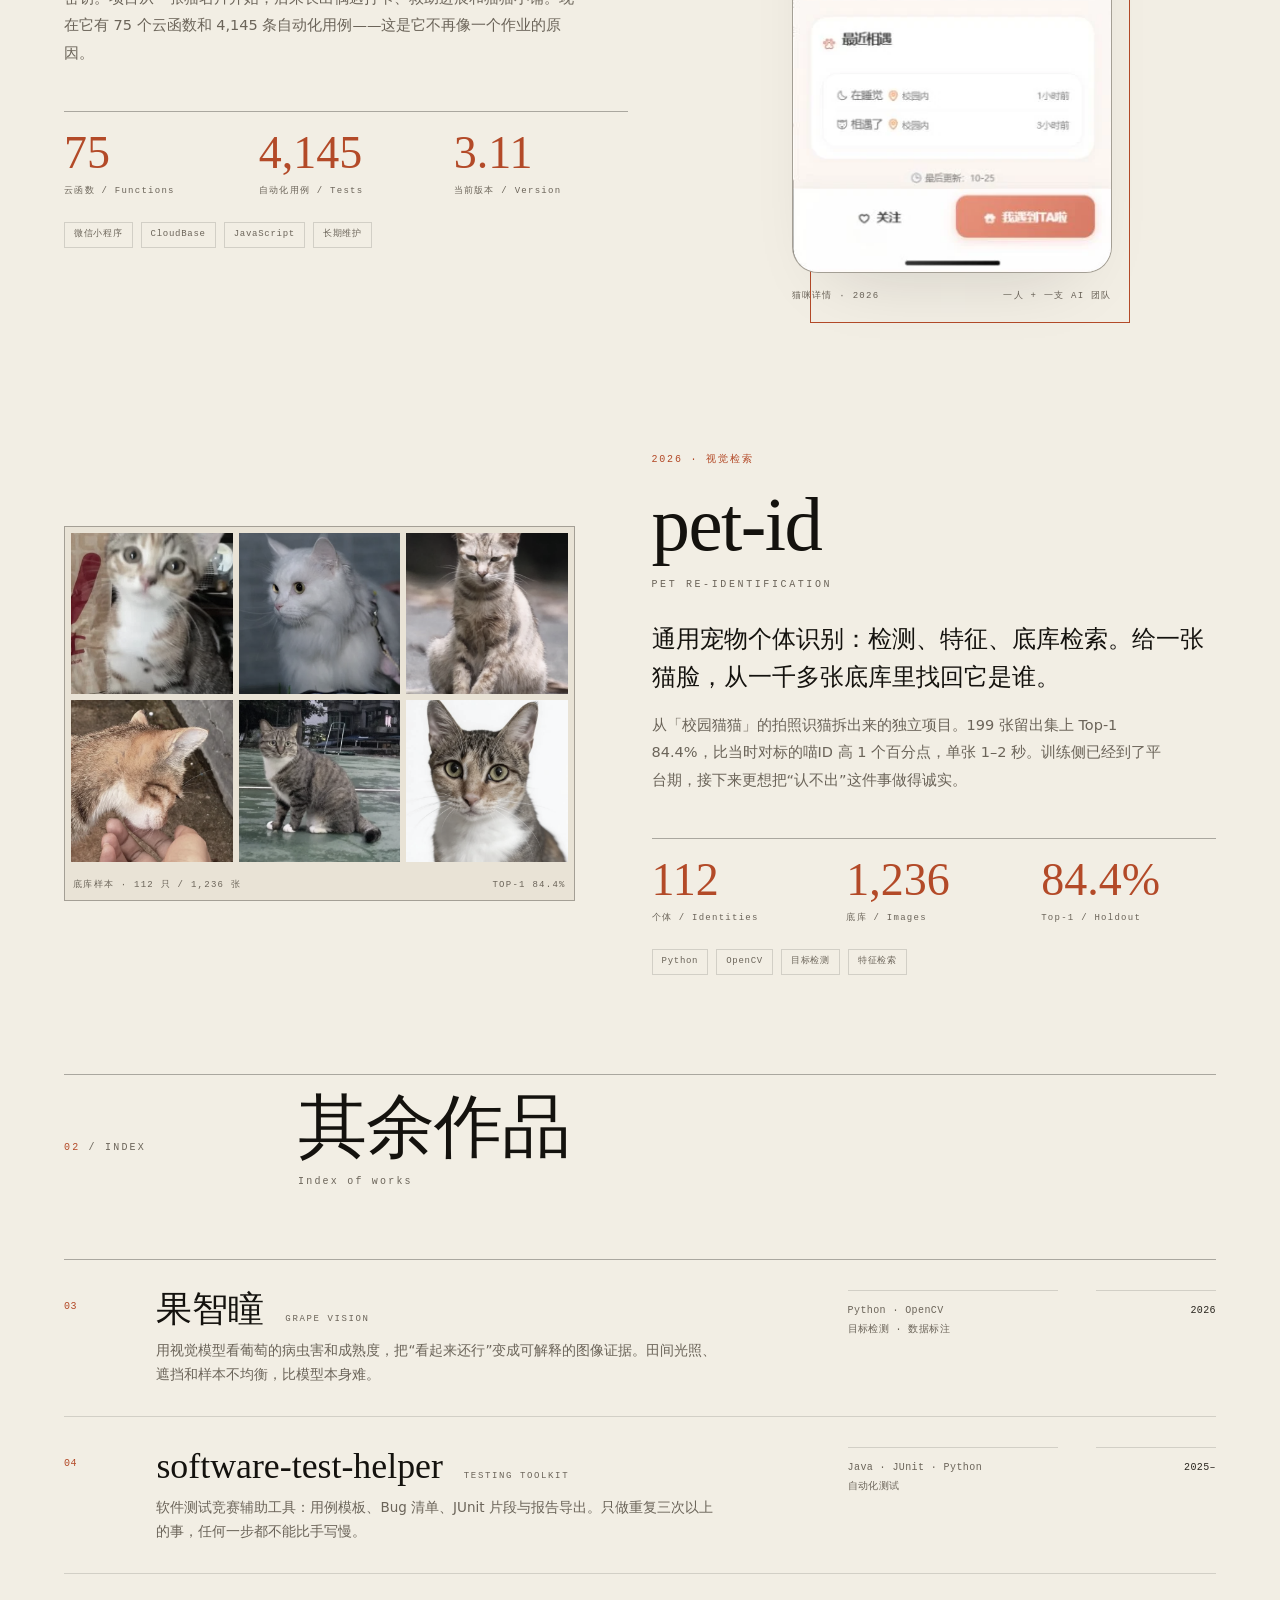
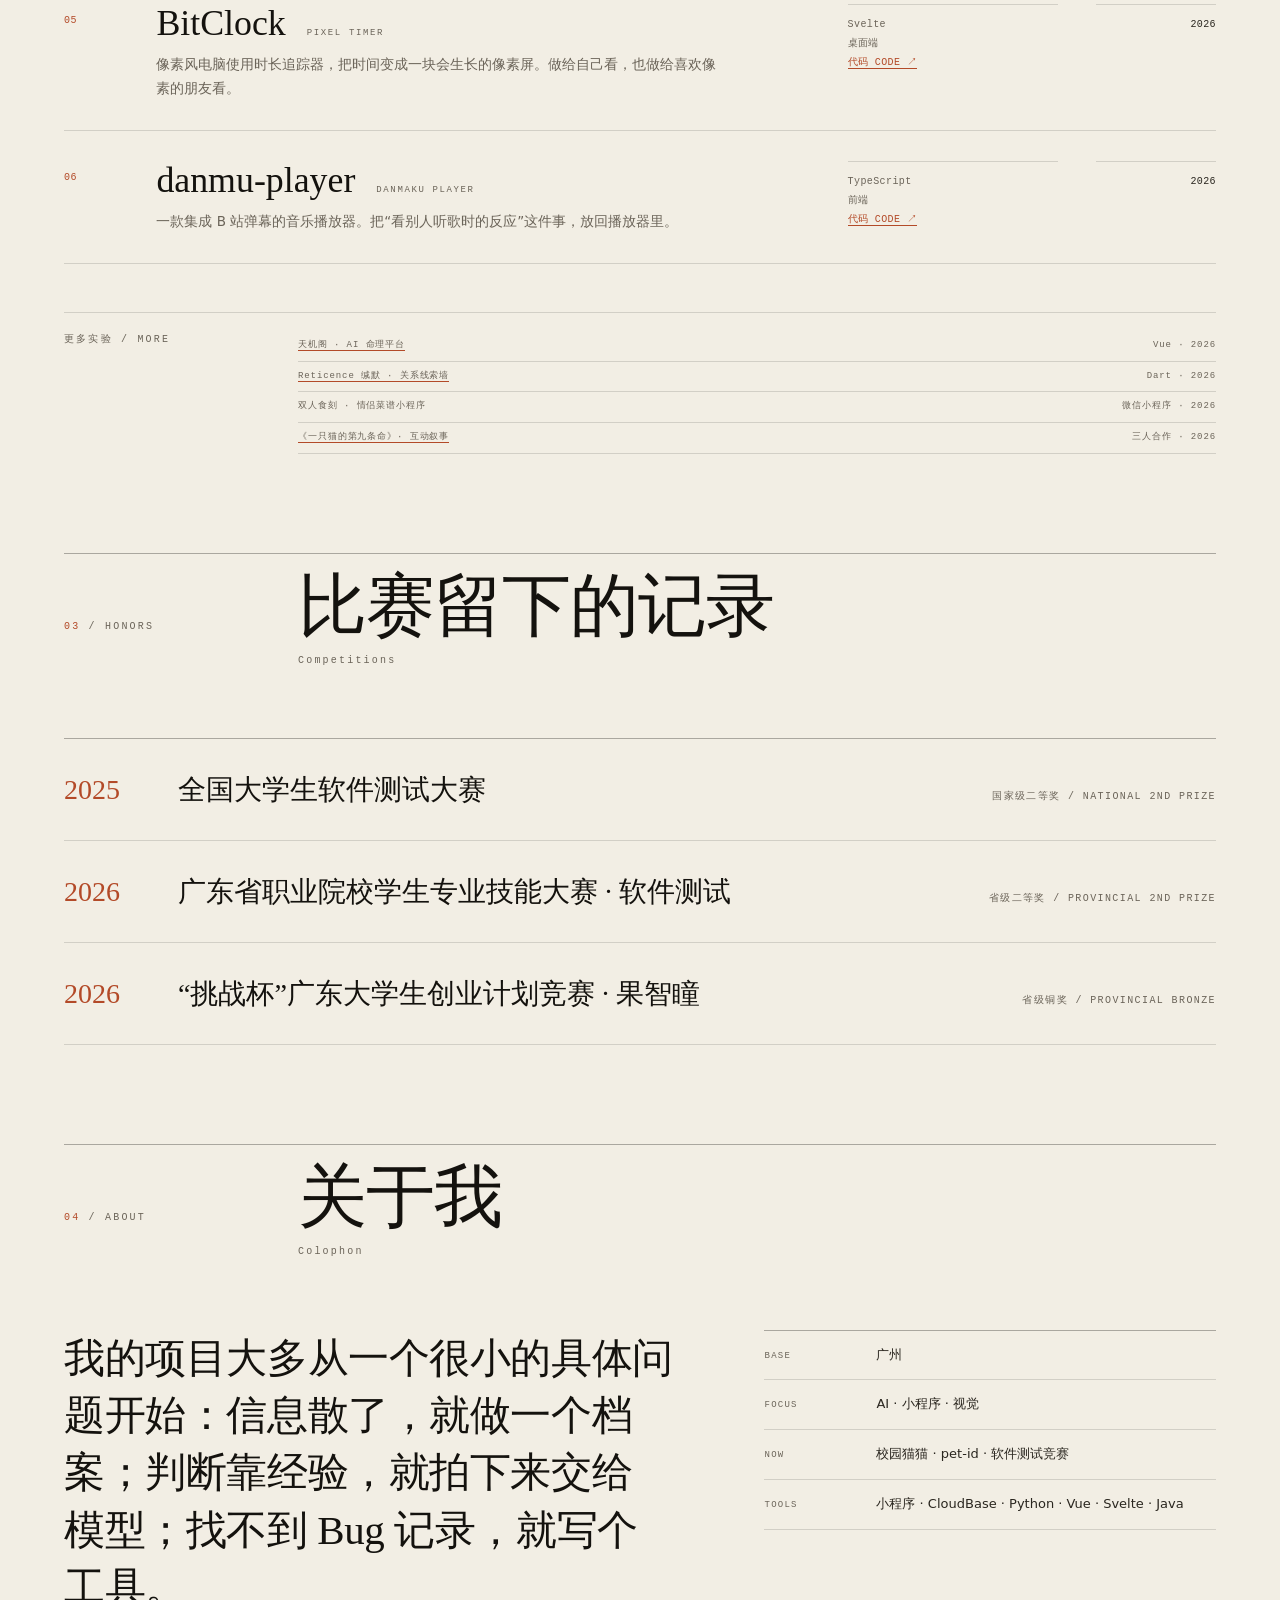
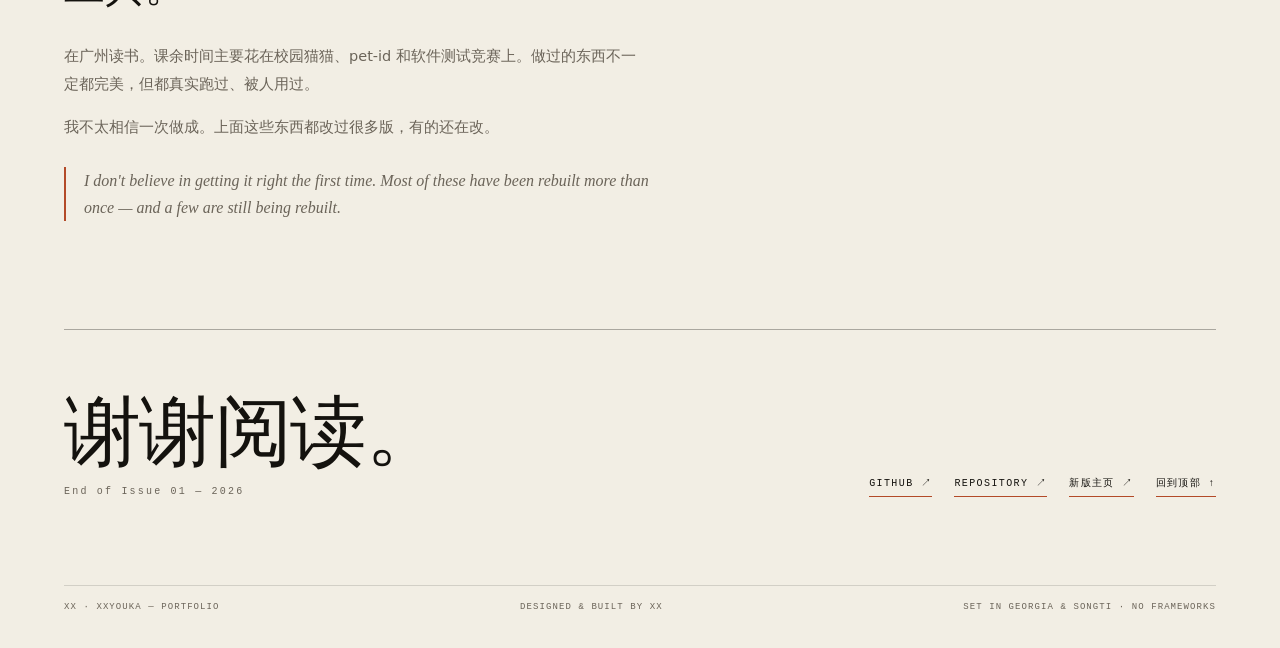
==== commit f0d6e04e: "feat: 全面优化作品集主站与作品集子站 - 主站：海洋改为固定视口并按视口面积限鱼，1440×900 约 51–59fps - 主站：宽屏三列作品节奏、三张侧项目卡、对话框焦点与关闭按钮修正 - " ====
--- a/portfolio/index.html
+++ b/portfolio/index.html
@@ -11,7 +11,20 @@
   <meta property="og:description" content="用代码照顾校园里的猫。AI、小程序与校园猫。">
   <meta property="og:url" content="https://xxyouka.github.io/portfolio/">
   <meta property="og:image" content="https://xxyouka.github.io/portfolio/assets/og.jpg">
+  <meta property="og:image:type" content="image/jpeg">
+  <meta property="og:image:width" content="1200">
+  <meta property="og:image:height" content="630">
+  <meta property="og:image:alt" content="xx 的作品集：校园猫猫、pet-id、果智瞳、software-test-helper、BitClock。">
+  <meta property="og:site_name" content="xx · XXYOUKA — 作品集">
+  <meta property="og:locale" content="zh_CN">
   <meta name="twitter:card" content="summary_large_image">
+  <meta name="twitter:title" content="xx · XXYOUKA — 作品集 / Portfolio">
+  <meta name="twitter:description" content="用代码照顾校园里的猫。AI、小程序与校园猫。">
+  <meta name="twitter:image" content="https://xxyouka.github.io/portfolio/assets/og.jpg">
+  <meta name="twitter:image:alt" content="xx 的作品集：校园猫猫、pet-id、果智瞳、software-test-helper、BitClock。">
+  <meta name="author" content="xx">
+  <meta name="color-scheme" content="light dark">
+  <link rel="sitemap" type="application/xml" href="sitemap.xml">
   <meta name="theme-color" content="#F2EEE4">
   <link rel="icon" href="data:image/svg+xml,%3Csvg xmlns='http://www.w3.org/2000/svg' viewBox='0 0 32 32'%3E%3Crect width='32' height='32' fill='%23B34A28'/%3E%3Ccircle cx='16' cy='18' r='9' fill='%23F2EEE4'/%3E%3Cpath d='M8 13V5l6 4z' fill='%23F2EEE4'/%3E%3Cpath d='M24 13V5l-6 4z' fill='%23F2EEE4'/%3E%3Ccircle cx='12.5' cy='17' r='1.3' fill='%23B34A28'/%3E%3Ccircle cx='19.5' cy='17' r='1.3' fill='%23B34A28'/%3E%3Cpath d='M14.5 21q1.5 1.4 3 0' stroke='%23B34A28' stroke-width='1.2' fill='none' stroke-linecap='round'/%3E%3C/svg%3E">
   <script>
@@ -537,7 +550,7 @@
     .index { border-top: 1px solid var(--line-strong); }
 
     .work {
-      scroll-margin-top: 80px;
+      scroll-margin-top: 90px;
       display: grid;
       grid-template-columns: 54px minmax(0, 1fr) 210px 120px;
       gap: clamp(16px, 3vw, 40px);
@@ -865,12 +878,15 @@
       .shot { padding: 0 12px 12px 0; }
     }
 
+    .feature, .section { scroll-margin-top: 84px; }
+
     @media print {
       .top, .theme, .skip, .scroll { display: none !important; }
       body { background: #fff; color: #000; }
       .section { padding-top: 32px; }
     }
   </style>
+  <script type="application/ld+json">{"@context":"https://schema.org","@type":"ProfilePage","name":"xx · XXYOUKA — 作品集","url":"https://xxyouka.github.io/portfolio/","inLanguage":"zh-CN","mainEntity":{"@type":"Person","name":"xx","alternateName":"xxyouka","url":"https://xxyouka.github.io/","sameAs":["https://github.com/xxyouka"],"jobTitle":"数字产品开发者","knowsAbout":["微信小程序","CloudBase","AI 视觉","互动叙事","软件测试"]},"hasPart":[{"@type":"CreativeWork","name":"校园猫猫","url":"https://xxyouka.github.io/portfolio/#cat"},{"@type":"CreativeWork","name":"pet-id","url":"https://xxyouka.github.io/portfolio/#petid"},{"@type":"CreativeWork","name":"果智瞳","url":"https://xxyouka.github.io/portfolio/#grape"},{"@type":"CreativeWork","name":"software-test-helper","url":"https://xxyouka.github.io/portfolio/#test-helper"},{"@type":"CreativeWork","name":"BitClock","url":"https://xxyouka.github.io/portfolio/#bitclock"},{"@type":"CreativeWork","name":"danmu-player","url":"https://xxyouka.github.io/portfolio/#danmu"}]}</script>
 </head>
 <body>
   <a class="skip" href="#main">跳到主要内容 / Skip to content</a>
@@ -884,7 +900,7 @@
         <a href="#about">关于 <span>About</span></a>
         <a class="nav-gh" href="https://github.com/xxyouka" rel="me">GitHub ↗</a>
       </nav>
-      <button class="theme" type="button" aria-label="切换深色模式">
+      <button class="theme" type="button" aria-label="Dark — 切换到深色模式">
         <span class="dot" aria-hidden="true"></span><span class="theme-text">Dark</span>
       </button>
     </div>
@@ -950,19 +966,19 @@
           </ul>
         </div>
         <figure class="shot">
-          <img src="assets/cat-detail.png" width="379" height="819" loading="lazy" alt="校园猫猫小程序里的猫咪详情页，显示大宝的照片、毛色、绝育状态与最近相遇记录">
+          <img src="assets/cat-detail.webp" width="379" height="819" loading="lazy" decoding="async" alt="校园猫猫小程序里的猫咪详情页，显示大宝的照片、毛色、绝育状态与最近相遇记录">
           <figcaption><span>猫咪详情 · 2026</span><span>一人 + 一支 AI 团队</span></figcaption>
         </figure>
       </article>
 
       <article class="feature reverse" id="petid" data-reveal>
         <figure class="mosaic">
-          <img src="assets/pet-id/cat-01.jpg" width="520" height="520" loading="lazy" alt="校园猫特写 1">
-          <img src="assets/pet-id/cat-02.jpg" width="520" height="520" loading="lazy" alt="校园猫特写 2">
-          <img src="assets/pet-id/cat-03.jpg" width="520" height="520" loading="lazy" alt="校园猫特写 3">
-          <img src="assets/pet-id/cat-04.jpg" width="520" height="520" loading="lazy" alt="校园猫特写 4">
-          <img src="assets/pet-id/cat-05.jpg" width="520" height="520" loading="lazy" alt="校园猫特写 5">
-          <img src="assets/pet-id/cat-06.jpg" width="520" height="520" loading="lazy" alt="校园猫特写 6">
+          <img src="assets/pet-id/cat-01.webp" width="520" height="520" loading="lazy" decoding="async" alt="校园猫特写 1">
+          <img src="assets/pet-id/cat-02.webp" width="520" height="520" loading="lazy" decoding="async" alt="校园猫特写 2">
+          <img src="assets/pet-id/cat-03.webp" width="520" height="520" loading="lazy" decoding="async" alt="校园猫特写 3">
+          <img src="assets/pet-id/cat-04.webp" width="520" height="520" loading="lazy" decoding="async" alt="校园猫特写 4">
+          <img src="assets/pet-id/cat-05.webp" width="520" height="520" loading="lazy" decoding="async" alt="校园猫特写 5">
+          <img src="assets/pet-id/cat-06.webp" width="520" height="520" loading="lazy" decoding="async" alt="校园猫特写 6">
           <figcaption><span>底库样本 · 112 只 / 1,236 张</span><span>Top-1 84.4%</span></figcaption>
         </figure>
         <div class="feature-copy">
@@ -1097,6 +1113,7 @@
       <div class="footer-links">
         <a href="https://github.com/xxyouka" rel="me">GitHub ↗</a>
         <a href="https://github.com/xxyouka/portfolio">Repository ↗</a>
+        <a href="https://xxyouka.github.io/">新版主页 ↗</a>
         <a href="#top">回到顶部 ↑</a>
       </div>
     </div>
@@ -1122,7 +1139,7 @@
         var dark = current() === 'dark';
         label.textContent = dark ? 'Light' : 'Dark';
         btn.setAttribute('aria-pressed', String(dark));
-        btn.setAttribute('aria-label', dark ? '切换到浅色模式' : '切换到深色模式');
+        btn.setAttribute('aria-label', dark ? 'Light — 切换到浅色模式' : 'Dark — 切换到深色模式');
         var meta = document.querySelector('meta[name="theme-color"]');
         if (meta) meta.setAttribute('content', dark ? '#12110F' : '#F2EEE4');
       }
